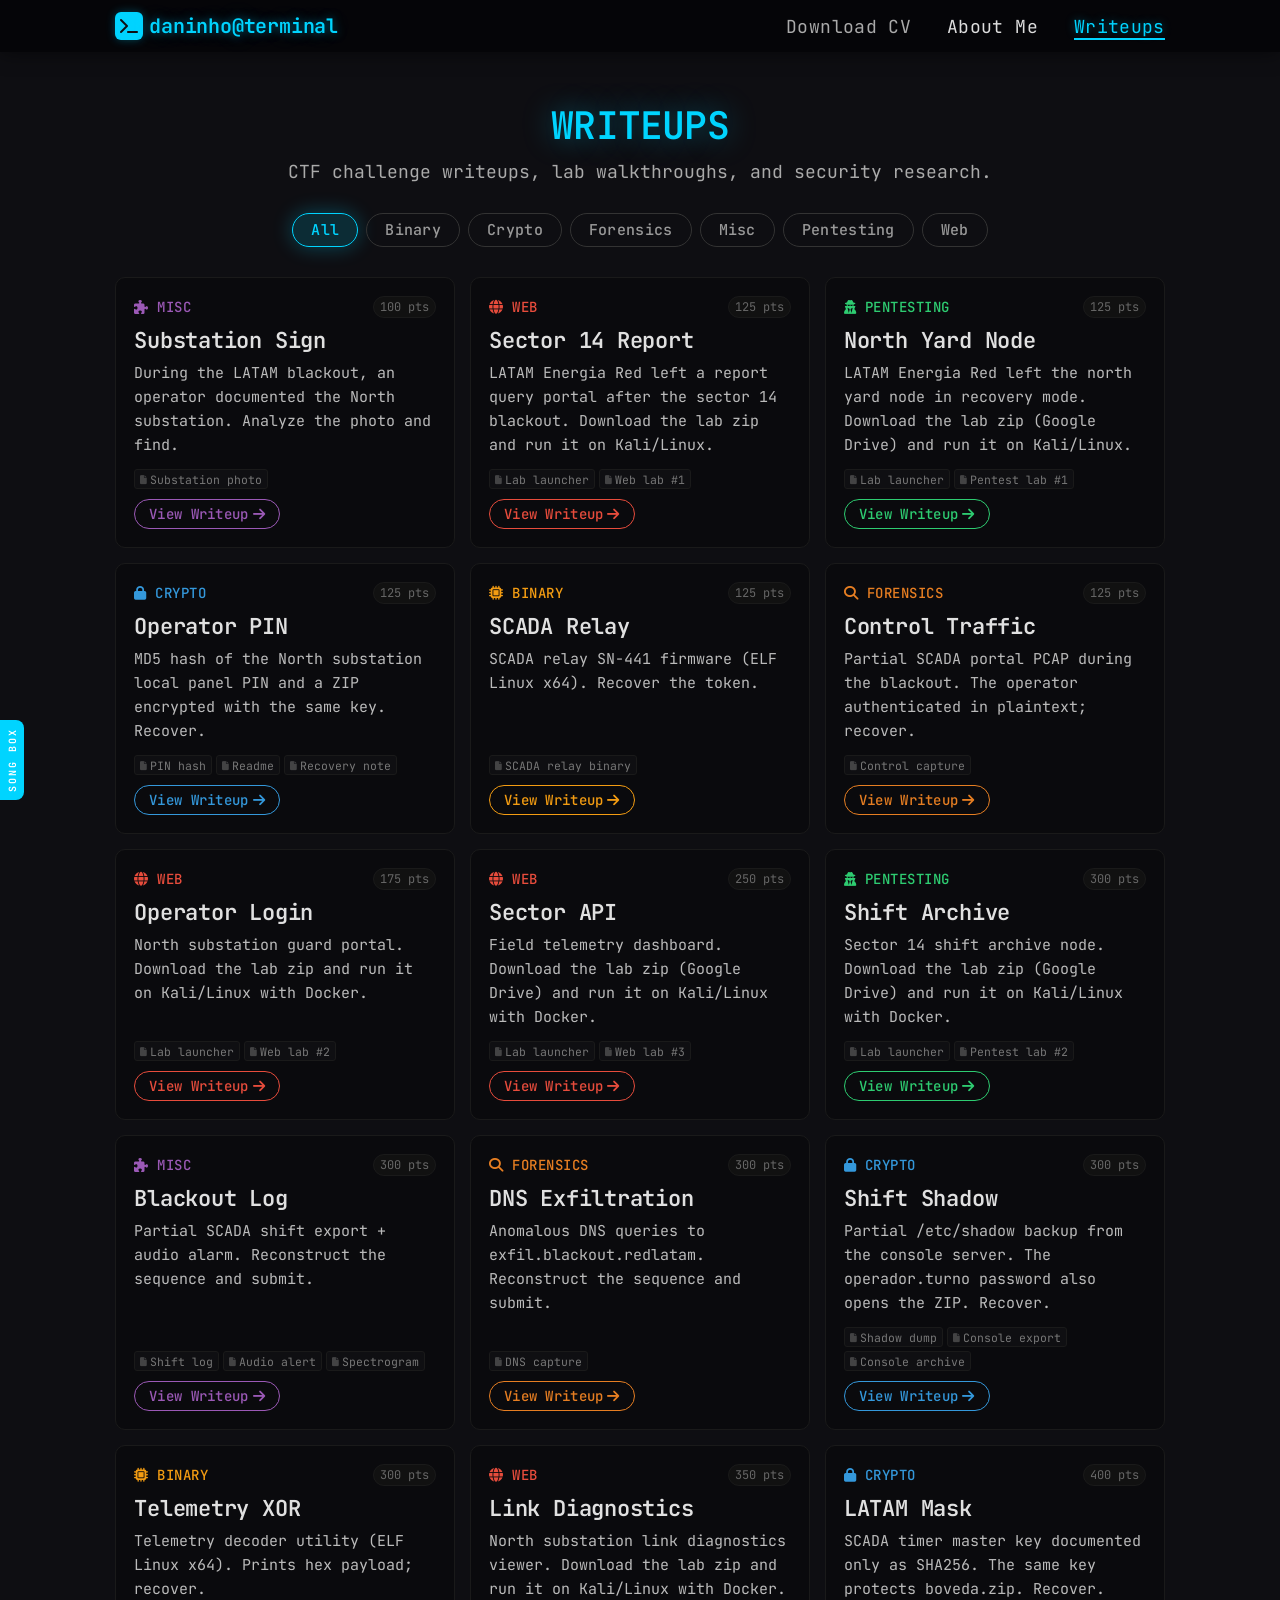
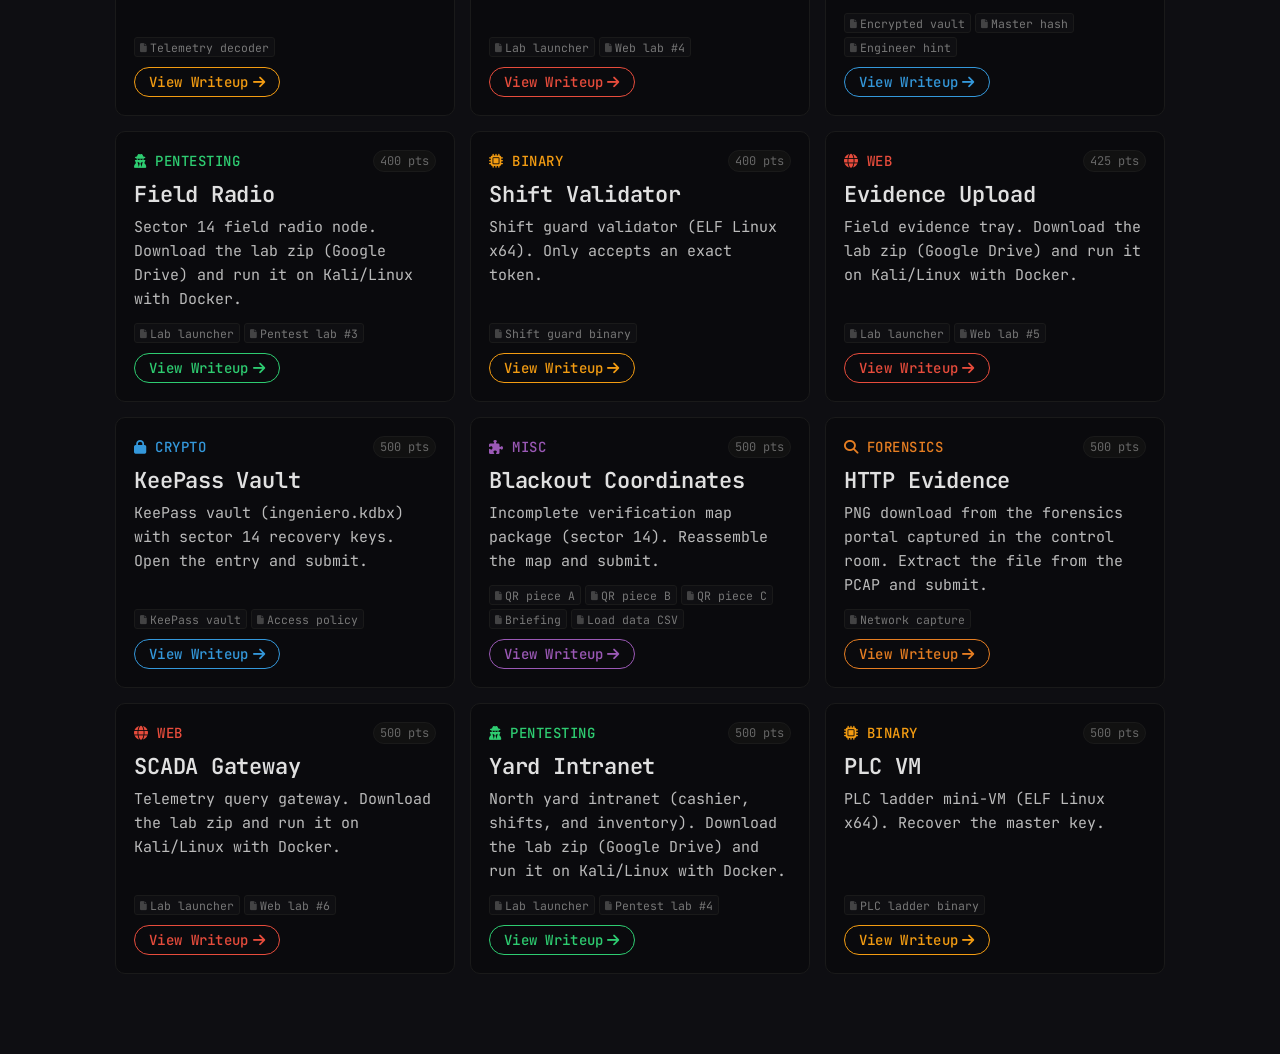
==== writeups/index.html @ e436f448 "feat: clean URLs — move writeups.html to writeups/index.html - writeups.html → writeups/index.html (" ====
<!DOCTYPE html>
<html lang="en">
<head>
    <meta charset="UTF-8">
    <meta name="viewport" content="width=device-width, initial-scale=1.0">
    <link rel="stylesheet" href="https://cdnjs.cloudflare.com/ajax/libs/font-awesome/6.5.2/css/all.min.css">
    <link rel="preconnect" href="https://fonts.googleapis.com">
    <link rel="preconnect" href="https://fonts.gstatic.com" crossorigin>
    <link href="https://fonts.googleapis.com/css2?family=JetBrains+Mono:wght@300;400;500;600;700&display=swap" rel="stylesheet">
    <link rel="stylesheet" href="../style.css">
    <link rel="icon" type="image/png" href="../images/favicon.png">
    <title>Writeups | Daniel Valdés</title>
</head>

<body>
    <header class="scrolled">
        <a href="../index.html" class="logo">
            <span class="logo-terminal"><i class="fa-solid fa-terminal"></i> daninho@terminal</span>
        </a>

        <button class="menu-toggle" aria-label="Menu">
            <span></span>
            <span></span>
            <span></span>
        </button>

        <nav>
            <a href="../documents/Daniel_Valdes_CV.pdf" download="" class="download-cv">Download CV</a>
            <a href="../index.html">About Me</a>
            <a href="." class="active">Writeups</a>
        </nav>
    </header>

    <section class="writeups-page">
        <h1 class="page-title">WRITEUPS</h1>
        <p class="page-sub">
            CTF challenge writeups, lab walkthroughs, and security research.
        </p>

        <div class="filter-bar" id="filterBar">
            <button class="filter-btn active" data-cat="all">All</button>
        </div>

        <div class="writeups-grid" id="writeupsGrid"></div>

        <div class="writeup-view" id="writeupView" style="display:none;">
            <button class="back-btn" id="backBtn">
                <i class="fa-solid fa-arrow-left"></i> Back to Writeups
            </button>
            <div class="writeup-content" id="writeupContent"></div>
        </div>
    </section>

    <script src="../scripts/writeups.js"></script>
    <script>
        const grid = document.getElementById('writeupsGrid');
        const filterBar = document.getElementById('filterBar');
        const writeupView = document.getElementById('writeupView');
        const writeupContent = document.getElementById('writeupContent');
        const backBtn = document.getElementById('backBtn');

        const catIcons = {
            'Web': 'fa-globe', 'Forensics': 'fa-magnifying-glass', 'Misc': 'fa-puzzle-piece',
            'Pentesting': 'fa-user-secret', 'Crypto': 'fa-lock', 'Binary': 'fa-microchip', 'General': 'fa-folder'
        };
        const catColors = {
            'Web': '#e74c3c', 'Forensics': '#e67e22', 'Misc': '#9b59b6',
            'Pentesting': '#2ecc71', 'Crypto': '#3498db', 'Binary': '#f39c12', 'General': '#95a5a6'
        };

        const fileLabels = {
            'startlab.sh': 'Lab launcher', 'blackout-web01.tar': 'Web lab #1',
            'blackout-web02.tar': 'Web lab #2', 'blackout-web03.tar': 'Web lab #3',
            'blackout-web04.tar': 'Web lab #4', 'blackout-web05.tar': 'Web lab #5',
            'blackout-web06.tar': 'Web lab #6', 'blackout-pt01.tar': 'Pentest lab #1',
            'blackout-pt02.tar': 'Pentest lab #2', 'blackout-pt03.tar': 'Pentest lab #3',
            'blackout-pt04.tar': 'Pentest lab #4', 'turno.log': 'Shift log',
            'alerta.wav': 'Audio alert', 'spectrogram.png': 'Spectrogram',
            'ingeniero.kdbx': 'KeePass vault', 'politica_acceso.txt': 'Access policy',
            'subestacion.jpg': 'Substation photo', 'qr_a.png': 'QR piece A',
            'qr_b.png': 'QR piece B', 'qr_c.png': 'QR piece C',
            'comunicado.html': 'Briefing', 'cargas.csv': 'Load data CSV',
            'sala_control.pcap': 'Network capture', 'exfil_dns.pcap': 'DNS capture',
            'boveda.zip': 'Encrypted vault', 'hash_maestra.sha256': 'Master hash',
            'pista_ingeniero.txt': 'Engineer hint', 'pin_operador.hash': 'PIN hash',
            'leeme.txt': 'Readme', 'nota_recuperacion.zip': 'Recovery note',
            'scada_relay': 'SCADA relay binary', 'shadow_turno.txt': 'Shadow dump',
            'export_consola.txt': 'Console export', 'consola.zip': 'Console archive',
            'telemetry_decode': 'Telemetry decoder', 'blackout_control.pcap': 'Control capture',
            'turno_guard': 'Shift guard binary', 'plc_ladder': 'PLC ladder binary',
        };

        const categories = [...new Set(WRITEUPS.map(w => w.category))].sort();
        categories.forEach(cat => {
            const btn = document.createElement('button');
            btn.className = 'filter-btn';
            btn.dataset.cat = cat;
            btn.textContent = cat;
            filterBar.appendChild(btn);
        });

        function renderCards(filter) {
            const list = (filter === 'all' ? [...WRITEUPS] : WRITEUPS.filter(w => w.category === filter))
                .sort((a, b) => a.points - b.points);
            grid.innerHTML = '';
            list.forEach(w => {
                const card = document.createElement('div');
                card.className = 'writeup-card';
                const color = catColors[w.category] || '#95a5a6';
                const icon = catIcons[w.category] || 'fa-folder';
                const filesHtml = w.files.length ? `<div class="card-files">${w.files.map(f => `<span class="file-tag"><i class="fa-solid fa-file"></i> ${fileLabels[f] || f}</span>`).join('')}</div>` : '';

                card.innerHTML = `
                    <div class="card-header">
                        <span class="card-cat" style="color:${color}"><i class="fa-solid ${icon}"></i> ${w.category}</span>
                        <span class="card-pts">${w.points} pts</span>
                    </div>
                    <h3 class="card-title">${w.title}</h3>
                    <p class="card-desc">${w.desc || 'Challenge walkthrough and analysis.'}</p>
                    <div class="card-bottom">
                        ${filesHtml}
                        <button class="card-btn" style="border-color:${color}; color:${color}">
                            View Writeup <i class="fa-solid fa-arrow-right"></i>
                        </button>
                    </div>
                `;
                card.querySelector('.card-btn').addEventListener('click', () => showWriteup(w.id));
                grid.appendChild(card);
            });
        }

        let currentColor = '#00d4ff';

        async function showWriteup(id) {
            const w = WRITEUPS.find(x => x.id === id);
            if (!w) return;
            currentColor = catColors[w.category] || '#00d4ff';

            grid.style.display = 'none';
            filterBar.style.display = 'none';
            writeupView.style.display = 'block';

            const filesHtml = w.files.length ? `
                <div class="wup-files">
                    <h4><i class="fa-solid fa-paperclip"></i> Challenge Files</h4>
                    <div class="wup-files-list">
                        ${w.files.map(f => `<span class="wup-file-tag"><i class="fa-solid fa-file"></i> ${fileLabels[f] || f} <span class="file-original">(${f})</span></span>`).join('')}
                    </div>
                </div>
            ` : '';

            writeupContent.innerHTML = `
                <div class="wup-header" style="border-bottom-color: ${currentColor}">
                    <span class="wup-cat" style="color:${currentColor}">
                        <i class="fa-solid ${catIcons[w.category] || 'fa-folder'}"></i> ${w.category} · ${w.points} pts
                    </span>
                    <h2 class="wup-title">${w.title}</h2>
                    ${filesHtml}
                </div>
                <div class="wup-body" style="text-align:center; color:#555;">Loading writeup...</div>
            `;
            window.scrollTo(0, 0);

            try {
                const resp = await fetch(`${w.slug}.md`);
                if (!resp.ok) throw new Error('Not found');
                const md = await resp.text();
                writeupContent.querySelector('.wup-body').innerHTML = renderMarkdown(md);
                writeupContent.querySelector('.wup-body').style.textAlign = '';
            } catch (e) {
                writeupContent.querySelector('.wup-body').innerHTML = '<p style="color:#888;">Writeup not available.</p>';
            }
        }

        function renderMarkdown(md) {
            let html = md;
            html = html.replace(/\r\n/g, '\n');
            // Protect code blocks and inline code from markdown processing
            const codeBlocks = [];
            html = html.replace(/```(\w*)\n([\s\S]*?)```/g, (_, lang, code) => {
                const i = codeBlocks.length;
                codeBlocks.push(`<div class="terminal-block"><div class="terminal-bar"><span class="terminal-dot" style="background:${currentColor}"></span><span class="terminal-dot" style="background:${currentColor}"></span><span class="terminal-dot" style="background:${currentColor}"></span><span class="terminal-title">${lang || 'terminal'}</span></div><pre><code>${escapeHtml(code.trim())}</code></pre></div>`);
                return `\x00CB${i}\x00`;
            });
            const inlineCodes = [];
            html = html.replace(/`([^`]+)`/g, (_, code) => {
                const i = inlineCodes.length;
                inlineCodes.push(`<code class="inline" style="color:${currentColor}">${code}</code>`);
                return `\x00IC${i}\x00`;
            });
            // Escape underscores so they don't become italic
            html = html.replace(/_/g, '\\_');
            // Now process markdown
            html = html.replace(/^### (.+)$/gm, `<h4 style="color:${currentColor}">$1</h4>`);
            html = html.replace(/^## (.+)$/gm, `<h3 style="color:${currentColor}">$1</h3>`);
            html = html.replace(/\*\*(.+?)\*\*/g, '<strong>$1</strong>');
            html = html.replace(/\[([^\]]+)\]\(([^)]+)\)/g, '<a href="$2" target="_blank" rel="noopener">$1</a>');
            // Merge consecutive blockquote lines into one <blockquote>
            html = html.replace(/((?:^> .+\n?)+)/gm, (block) => {
                const inner = block.replace(/^> ?/gm, '').trim();
                return `<blockquote style="border-left-color:${currentColor}">${inner}</blockquote>`;
            });
            html = html.replace(/^---$/gm, '<hr>');
            html = html.replace(/^\|(.+)\|\n\|[-| ]+\|\n((?:\|.+\|\n?)+)/gm, (_, header, body) => {
                const ths = header.split('|').map(h => `<th style="border-bottom-color:${currentColor}">${h.trim()}</th>`).join('');
                const rows = body.trim().split('\n').map(row => {
                    const tds = row.split('|').filter(c => c.trim()).map(c => `<td>${c.trim()}</td>`).join('');
                    return `<tr>${tds}</tr>`;
                }).join('');
                return `<table><thead><tr>${ths}</tr></thead><tbody>${rows}</tbody></table>`;
            });
            html = html.replace(/^- (.+)$/gm, '<li>$1</li>');
            html = html.replace(/(<li>.*<\/li>\n?)+/g, m => `<ul>${m}</ul>`);
            html = html.replace(/\n\n+/g, '</p><p>');
            html = html.replace(/\n/g, '<br>');
            html = '<p>' + html + '</p>';
            html = html.replace(/<p>\s*<\/p>/g, '');
            html = html.replace(/<p>\s*(<h[34]>)/g, '$1');
            html = html.replace(/(<\/h[34]>)\s*<\/p>/g, '$1');
            html = html.replace(/<p>\s*(<div class="terminal)/g, '$1');
            html = html.replace(/(<\/div>)\s*<\/p>/g, '$1');
            html = html.replace(/<p>\s*(<table>)/g, '$1');
            html = html.replace(/(<\/table>)\s*<\/p>/g, '$1');
            html = html.replace(/<p>\s*(<ul>)/g, '$1');
            html = html.replace(/(<\/ul>)\s*<\/p>/g, '$1');
            html = html.replace(/<p>\s*(<blockquote>)/g, '$1');
            html = html.replace(/(<\/blockquote>)\s*<\/p>/g, '$1');
            html = html.replace(/<p>\s*<hr>/g, '<hr>');
            html = html.replace(/<hr>\s*<\/p>/g, '<hr>');
            html = html.replace(/<br>\s*(<h[34]>)/g, '$1');
            html = html.replace(/<br>\s*(<div class="terminal)/g, '$1');
            html = html.replace(/<br>\s*(<table>)/g, '$1');
            html = html.replace(/<br>\s*(<ul>)/g, '$1');
            html = html.replace(/<br>\s*(<blockquote>)/g, '$1');
            html = html.replace(/(<\/blockquote>)\s*<br>/g, '$1');
            html = html.replace(/<br>\s*<hr>/g, '<hr>');
            // Restore code blocks and inline code
            html = html.replace(/\x00CB(\d+)\x00/g, (_, i) => codeBlocks[i]);
            html = html.replace(/\x00IC(\d+)\x00/g, (_, i) => inlineCodes[i]);
            return html;
        }

        function escapeHtml(s) {
            return s.replace(/&/g,'&amp;').replace(/</g,'&lt;').replace(/>/g,'&gt;');
        }

        backBtn.addEventListener('click', () => {
            writeupView.style.display = 'none';
            grid.style.display = '';
            filterBar.style.display = '';
            window.scrollTo(0, 0);
        });

        filterBar.addEventListener('click', e => {
            if (!e.target.classList.contains('filter-btn')) return;
            filterBar.querySelectorAll('.filter-btn').forEach(b => b.classList.remove('active'));
            e.target.classList.add('active');
            renderCards(e.target.dataset.cat);
        });

        function handleHash() {
            const hash = window.location.hash.replace('#', '');
            if (hash) { showWriteup(hash); }
            else { writeupView.style.display = 'none'; grid.style.display = ''; filterBar.style.display = ''; }
        }
        window.addEventListener('hashchange', handleHash);

        renderCards('all');
        handleHash();

        window.addEventListener('scroll', function () {
            document.querySelector('header').classList.toggle('scrolled', window.scrollY > 50);
        });

        document.addEventListener('DOMContentLoaded', function () {
            const menuToggle = document.querySelector('.menu-toggle');
            const nav = document.querySelector('nav');
            menuToggle.addEventListener('click', () => {
                const isActive = nav.classList.contains('active');
                if (isActive) { nav.classList.remove('active'); menuToggle.classList.remove('active'); document.body.style.overflow = ''; }
                else { nav.classList.add('active'); menuToggle.classList.add('active'); document.body.style.overflow = 'hidden'; }
            });
            document.querySelectorAll('nav a').forEach(link => {
                link.addEventListener('click', () => { nav.classList.remove('active'); menuToggle.classList.remove('active'); document.body.style.overflow = ''; });
            });
        });
    </script>
    <script src="../scripts/songs.js"></script>
</body>
</html>
---- style.css ----
:root {
    --nav-color: #00d4ff;
    --nav-color-rgb: 0, 212, 255;
    --mobile-padding: 2rem;
    --neon-glow: 0 0 10px rgba(var(--nav-color-rgb), 0.6), 0 0 40px rgba(var(--nav-color-rgb), 0.3), 0 0 80px rgba(var(--nav-color-rgb), 0.15);
    --neon-glow-strong: 0 0 10px rgba(var(--nav-color-rgb), 0.9), 0 0 40px rgba(var(--nav-color-rgb), 0.5), 0 0 80px rgba(var(--nav-color-rgb), 0.25), 0 0 120px rgba(var(--nav-color-rgb), 0.1);
    --border-glow: 0 0 8px rgba(var(--nav-color-rgb), 0.6), inset 0 0 8px rgba(var(--nav-color-rgb), 0.15);
}

@media (max-width: 768px) {
    html {
        font-size: 55%;
    }
    section {
        padding: 8rem var(--mobile-padding) 5rem;
    }
    header {
        padding: 1.2rem var(--mobile-padding);
    }
    header.scrolled {
        padding: 1rem var(--mobile-padding);
    }
}

* {
    margin: 0;
    padding: 0;
    box-sizing: border-box;
    text-decoration: none;
    border: none;
    outline: none;
    font-family: 'JetBrains Mono', monospace;
}

html {
    font-size: 62.5%;
}

body {
    width: 100%;
    height: 100vh;
    overflow-x: hidden;
    background-color: #0e0e12;
    color: #e0e0e0;
}

body.home-page {
    overflow-y: hidden;
}

/* Scrollbar */
::-webkit-scrollbar {
    width: 6px;
}
::-webkit-scrollbar-track {
    background: #0a0a0d;
}
::-webkit-scrollbar-thumb {
    background: rgba(var(--nav-color-rgb), 0.3);
    border-radius: 3px;
}
::-webkit-scrollbar-thumb:hover {
    background: rgba(var(--nav-color-rgb), 0.5);
}

/* Header */
header {
    position: fixed;
    top: 0;
    left: 0;
    width: 100%;
    padding: 1.2rem 9%;
    background-color: rgba(5, 5, 8, 0.92);
    display: flex;
    justify-content: space-between;
    align-items: center;
    z-index: 1000;
    transition: all 0.3s ease;
    backdrop-filter: blur(20px);
    box-shadow: 0 1px 20px rgba(0, 0, 0, 0.5);
}

header.scrolled {
    padding: 1rem 9%;
}

.logo {
    display: flex;
    align-items: center;
    transition: all 0.3s ease;
    margin-right: auto;
    gap: 0.8rem;
}

.logo-terminal {
    font-size: 2rem;
    font-weight: 600;
    color: var(--nav-color);
    letter-spacing: -0.01em;
    text-shadow: 0 0 10px rgba(var(--nav-color-rgb), 0.5), 0 0 30px rgba(var(--nav-color-rgb), 0.2);
    display: flex;
    align-items: center;
    gap: 0.6rem;
    transition: all 0.3s ease;
}

.logo:hover .logo-terminal {
    text-shadow: 0 0 10px rgba(var(--nav-color-rgb), 0.8), 0 0 40px rgba(var(--nav-color-rgb), 0.4), 0 0 80px rgba(var(--nav-color-rgb), 0.2);
}

.logo-terminal i {
    font-size: 1.6rem;
    background: var(--nav-color);
    color: #0e0e12;
    width: 2.8rem;
    height: 2.8rem;
    display: flex;
    align-items: center;
    justify-content: center;
    border-radius: 6px;
    box-shadow: 0 0 10px rgba(var(--nav-color-rgb), 0.3);
}

.logo-img {
    width: 42px;
    height: 42px;
    border-radius: 50%;
    object-fit: cover;
    border: 2px solid var(--nav-color);
    transition: all 0.3s ease;
    box-shadow: 0 0 8px rgba(var(--nav-color-rgb), 0.3);
}

.logo:hover .logo-img {
    transform: scale(1.1);
    box-shadow: var(--neon-glow);
}

section {
    padding-top: 10rem;
    min-height: 100vh;
    padding: 10rem 9% 4rem;
    box-sizing: border-box;
}

nav a {
    font-size: 1.8rem;
    font-weight: 400;
    color: #ddd;
    margin-left: 3rem;
    transition: 0.3s ease;
    border-bottom: 2px solid transparent;
    letter-spacing: 0.02em;
}

nav a.download-cv {
    color: #aaa;
}

nav a.download-cv:hover {
    color: var(--nav-color);
    border-bottom: 2px solid var(--nav-color);
}

nav a:hover,
nav a.active {
    color: var(--nav-color);
    border-bottom: 2px solid var(--nav-color);
    text-shadow: 0 0 10px rgba(var(--nav-color-rgb), 0.4);
}

/* Home */
.home {
    display: flex;
    justify-content: center;
    align-items: center;
    gap: 8rem;
    background-color: #0e0e12;
    margin-top: 0;
    padding-top: 3rem;
}

.home .home-content h1 {
    font-size: 4.2rem;
    font-weight: 600;
    line-height: 1.3;
    letter-spacing: -0.02em;
}

span {
    color: var(--nav-color);
}

.home-content h3 {
    font-size: 2.6rem;
    margin-bottom: 1rem;
    font-weight: 400;
}

.home-content p {
    font-size: 1.7rem;
    line-height: 1.9;
    color: #ccc;
}

.home-content p a {
    color: var(--nav-color);
    transition: color 0.3s ease;
}

.home-img {
    border-radius: 50%;
}

.home-img img {
    position: relative;
    width: 24vw;
    max-width: 340px;
    border-radius: 50%;
    box-shadow: 0 0 20px rgba(var(--nav-color-rgb), 0.3), 0 0 60px rgba(var(--nav-color-rgb), 0.1);
    cursor: pointer;
    transition: 0.3s ease;
    border: 2px solid rgba(var(--nav-color-rgb), 0.4);
}

.home-img img:hover {
    box-shadow: var(--neon-glow-strong);
    transform: scale(1.02);
}

.social-icons a {
    display: inline-flex;
    justify-content: center;
    align-items: center;
    width: 5rem;
    height: 5rem;
    background-color: transparent;
    border: 1.5px solid rgba(var(--nav-color-rgb), 0.5);
    font-size: 2.2rem;
    border-radius: 50%;
    margin: 3rem 1.2rem 3rem 0;
    transition: 0.3s ease;
    color: var(--nav-color);
}

.social-icons a:hover {
    color: #0e0e12;
    transform: scale(1.3) translateY(-3px);
    background-color: var(--nav-color);
    box-shadow: var(--neon-glow-strong);
    border-color: var(--nav-color);
}

.btn {
    display: inline-block;
    padding: 1.2rem 3.5rem;
    background-color: transparent;
    border-radius: 4rem;
    font-size: 1.7rem;
    font-weight: 500;
    color: var(--nav-color);
    letter-spacing: 0.05rem;
    border: 1.5px solid var(--nav-color);
    transition: 0.3s ease;
    cursor: pointer;
}

.btn:hover {
    transform: scale(1.05);
    background-color: var(--nav-color);
    color: #0e0e12;
    box-shadow: var(--neon-glow-strong);
}

.typing-text {
    font-size: 2.6rem;
    font-weight: 400;
    min-width: 280px;
}

.typing-text span::after {
    content: "▋";
    display: inline-block;
    animation: blink 1s infinite;
    color: var(--nav-color);
    margin-left: 2px;
}

@keyframes blink {
    0%, 100% { opacity: 1; }
    50% { opacity: 0; }
}

/* ============================================
   WRITEUPS PAGE
   ============================================ */

.writeups-page {
    display: flex;
    flex-direction: column;
    align-items: center;
    background-color: #0e0e12;
    text-align: center;
}

.page-title {
    font-size: 3.8rem;
    font-weight: 600;
    color: var(--nav-color);
    margin-bottom: 1rem;
    letter-spacing: -0.02em;
    text-shadow: 0 0 30px rgba(var(--nav-color-rgb), 0.4);
}

.page-sub {
    font-size: 1.8rem;
    color: #aaa;
    margin-bottom: 3rem;
}

/* Filter bar */
.filter-bar {
    display: flex;
    flex-wrap: wrap;
    gap: 0.8rem;
    justify-content: center;
    margin-bottom: 3rem;
}

.filter-btn {
    font-family: 'JetBrains Mono', monospace;
    font-size: 1.5rem;
    font-weight: 500;
    padding: 0.6rem 1.8rem;
    background: transparent;
    border: 1px solid #333;
    border-radius: 4rem;
    color: #999;
    cursor: pointer;
    transition: all 0.3s ease;
    letter-spacing: 0.02em;
}

.filter-btn:hover {
    border-color: var(--nav-color);
    color: var(--nav-color);
    box-shadow: 0 0 15px rgba(var(--nav-color-rgb), 0.2);
}

.filter-btn.active {
    background: rgba(var(--nav-color-rgb), 0.15);
    border-color: var(--nav-color);
    color: var(--nav-color);
    box-shadow: 0 0 20px rgba(var(--nav-color-rgb), 0.3);
}

/* Writeup cards grid */
.writeups-grid {
    display: grid;
    grid-template-columns: repeat(auto-fill, minmax(320px, 1fr));
    gap: 1.5rem;
    width: 100%;
    max-width: 1200px;
    margin-bottom: 4rem;
}

.writeup-card {
    background: #0a0a0d;
    border: 1px solid #1a1a1a;
    border-radius: 10px;
    padding: 1.8rem;
    text-align: left;
    transition: all 0.3s ease;
    cursor: default;
    display: flex;
    flex-direction: column;
    min-height: 260px;
}

.writeup-card:hover {
    border-color: rgba(var(--nav-color-rgb), 0.4);
    transform: translateY(-3px);
    box-shadow: 0 0 20px rgba(var(--nav-color-rgb), 0.1);
}

.card-header {
    display: flex;
    justify-content: space-between;
    align-items: center;
    margin-bottom: 0.8rem;
}

.card-cat {
    font-size: 1.4rem;
    font-weight: 500;
    letter-spacing: 0.05rem;
    text-transform: uppercase;
}

.card-pts {
    font-size: 1.2rem;
    color: #666;
    background: #111;
    padding: 0.2rem 0.6rem;
    border-radius: 4rem;
    border: 1px solid #1a1a1a;
}

.card-title {
    font-size: 2.2rem;
    color: #e0e0e0;
    margin-bottom: 0.6rem;
    font-weight: 600;
    letter-spacing: -0.01em;
}

.card-desc {
    font-size: 1.5rem;
    color: #bbb;
    line-height: 1.6;
    margin-bottom: 1.2rem;
    min-height: 3.5rem;
    flex: 1;
}

.card-bottom {
    margin-top: auto;
}

.card-files {
    display: flex;
    flex-wrap: wrap;
    gap: 0.4rem;
    margin-bottom: 1rem;
}

.file-tag {
    font-family: 'JetBrains Mono', monospace;
    font-size: 1.15rem;
    color: #777;
    background: #0f0f12;
    padding: 0.15rem 0.5rem;
    border-radius: 3px;
    display: inline-flex;
    align-items: center;
    gap: 0.3rem;
    border: 1px solid #1a1a1a;
}

.file-tag i {
    font-size: 0.9rem;
    opacity: 0.5;
}

.card-btn {
    font-family: 'JetBrains Mono', monospace;
    font-size: 1.4rem;
    font-weight: 500;
    background: transparent;
    border: 1px solid;
    border-radius: 4rem;
    padding: 0.5rem 1.4rem;
    cursor: pointer;
    transition: all 0.3s ease;
    display: inline-flex;
    align-items: center;
    gap: 0.4rem;
    letter-spacing: 0.02em;
}

.card-btn:hover {
    background: var(--nav-color);
    border-color: var(--nav-color) !important;
    color: #0e0e12 !important;
    box-shadow: var(--neon-glow);
}

/* ============================================
   INDIVIDUAL WRITEUP VIEW
   ============================================ */

.writeup-view {
    width: 100%;
    max-width: 900px;
    text-align: left;
}

.back-btn {
    font-family: 'JetBrains Mono', monospace;
    font-size: 1.6rem;
    font-weight: 500;
    background: transparent;
    border: 1px solid #333;
    border-radius: 4rem;
    color: #999;
    padding: 0.6rem 1.8rem;
    cursor: pointer;
    transition: all 0.3s ease;
    margin-bottom: 2rem;
    display: inline-flex;
    align-items: center;
    gap: 0.6rem;
}

.back-btn:hover {
    border-color: var(--nav-color);
    color: var(--nav-color);
    box-shadow: 0 0 15px rgba(var(--nav-color-rgb), 0.2);
}

.wup-header {
    margin-bottom: 2.5rem;
    padding-bottom: 1.5rem;
    border-bottom: 1px solid #1a1a1a;
}

.wup-cat {
    font-size: 1.4rem;
    font-weight: 500;
    display: block;
    margin-bottom: 0.5rem;
    text-transform: uppercase;
    letter-spacing: 0.05rem;
}

.wup-title {
    font-size: 3.2rem;
    color: #e0e0e0;
    font-weight: 600;
    letter-spacing: -0.02em;
}

/* Files section */
.wup-files {
    margin-top: 1rem;
    padding: 1rem 1.2rem;
    background: #0a0a0d;
    border: 1px solid #1a1a1a;
    border-radius: 8px;
}

.wup-files h4 {
    font-family: 'JetBrains Mono', monospace;
    font-size: 1.5rem;
    font-weight: 500;
    color: #888;
    margin: 0 0 0.5rem;
    display: flex;
    align-items: center;
    gap: 0.4rem;
}

.wup-files-list {
    display: flex;
    flex-wrap: wrap;
    gap: 0.4rem;
}

.wup-file-tag {
    font-family: 'JetBrains Mono', monospace;
    font-size: 1.25rem;
    color: #aaa;
    background: #0f0f12;
    border: 1px solid #1a1a1a;
    padding: 0.3rem 0.7rem;
    border-radius: 4px;
    display: inline-flex;
    align-items: center;
    gap: 0.3rem;
    transition: all 0.2s ease;
}

.wup-file-tag:hover {
    border-color: #333;
    color: #ddd;
}

.wup-file-tag i {
    font-size: 1rem;
    opacity: 0.4;
}

.file-original {
    font-size: 1rem;
    color: #777;
    opacity: 0.6;
}

/* Writeup body */
.wup-body {
    font-family: 'JetBrains Mono', monospace;
    font-size: 1.6rem;
    color: #ccc !important;
    line-height: 1.9;
}

.wup-body p {
    color: #ccc !important;
}

.wup-body h3 {
    font-size: 2.4rem;
    font-weight: 600;
    margin: 3rem 0 1rem;
    letter-spacing: -0.01em;
    padding-top: 1rem;
    padding-bottom: 0.6rem;
    border-top: 1px solid #1a1a1a;
    border-bottom: 2px solid currentColor;
}

.wup-body h4 {
    font-size: 1.9rem;
    font-weight: 500;
    color: #ddd;
    margin: 2rem 0 0.8rem;
    padding-bottom: 0.4rem;
    border-bottom: 2px solid currentColor;
}

/* Terminal blocks */
.terminal-block {
    background: #0a0a0d;
    border: 1px solid #1a1a1a;
    border-radius: 8px;
    margin: 1.2rem 0;
    overflow: hidden;
}

.terminal-bar {
    display: flex;
    align-items: center;
    gap: 0.4rem;
    padding: 0.5rem 0.8rem;
    background: #0f0f12;
    border-bottom: 1px solid #1a1a1a;
}

.terminal-dot {
    width: 8px;
    height: 8px;
    border-radius: 50%;
    opacity: 0.7;
}

.terminal-title {
    font-family: 'JetBrains Mono', monospace;
    font-size: 1.5rem;
    color: #666;
    margin-left: 0.4rem;
}

.terminal-block pre {
    background: transparent;
    border: none;
    border-radius: 0;
    padding: 1.2rem 1.5rem;
    overflow-x: auto;
    margin: 0;
    font-size: 1.5rem;
    line-height: 1.7;
    color: #ccc;
}

.wup-body code {
    font-family: 'JetBrains Mono', monospace;
}

.wup-body code.inline {
    background: #0f0f12;
    padding: 0.2rem 0.6rem;
    border-radius: 3px;
    font-size: 1.5rem;
    border: 1px solid #1a1a1a;
}

.wup-body blockquote {
    border-left: 2px solid;
    padding: 1rem 1.4rem;
    margin: 1.2rem 0;
    background: rgba(255,255,255,0.03);
    border-radius: 0 6px 6px 0;
    color: #bbb;
    font-style: italic;
    font-size: 1.5rem;
}

.wup-body strong {
    color: #ddd;
    font-weight: 600;
}

.wup-body table {
    width: 100%;
    border-collapse: collapse;
    margin: 1.2rem 0;
    font-size: 1.45rem;
}

.wup-body th {
    background: #0f0f12;
    padding: 0.7rem 1.2rem;
    text-align: left;
    font-weight: 600;
    border-bottom: 2px solid;
}

.wup-body td {
    padding: 0.5rem 1.2rem;
    border-bottom: 1px solid #1a1a1a;
    color: #ccc;
}

.wup-body tr:hover td {
    background: rgba(255,255,255,0.02);
}

.wup-body ul {
    padding-left: 2rem;
    margin: 0.8rem 0;
}

.wup-body li {
    margin-bottom: 0.5rem;
    font-size: 1.55rem;
    color: #ccc;
}

.wup-body hr {
    border: none;
    border-top: 1px solid #1a1a1a;
    margin: 2rem 0;
}

/* ============================================
   RESPONSIVE
   ============================================ */

@media (max-width: 995px) {
    .home {
        flex-direction: column;
        margin: 5rem 4rem;
    }
    .home .home-content h3 {
        font-size: 2.2rem;
    }
    .home-content h1 {
        font-size: 3rem;
    }
    .home-img img {
        width: 55vw;
        max-width: 300px;
        margin-top: 4rem;
    }
}

/* Mobile navigation */
@media (max-width: 995px) {
    .menu-toggle {
        display: flex;
        position: fixed;
        top: 2rem;
        right: 2rem;
        width: 4rem;
        height: 4rem;
        background: rgba(var(--nav-color-rgb), 0.15);
        border-radius: 50%;
        z-index: 1001;
        cursor: pointer;
        flex-direction: column;
        justify-content: center;
        align-items: center;
        transition: all 0.3s ease;
        border: 1px solid rgba(var(--nav-color-rgb), 0.4);
        box-shadow: 0 0 10px rgba(var(--nav-color-rgb), 0.1);
    }

    .menu-toggle span {
        display: block;
        width: 20px;
        height: 2px;
        background: var(--nav-color);
        margin: 3px 0;
        transition: all 0.3s ease;
        border-radius: 2px;
    }

    .menu-toggle.active {
        background: rgba(5, 5, 8, 0.9);
        border-color: var(--nav-color);
    }

    .menu-toggle.active span {
        background: var(--nav-color);
    }

    .menu-toggle.active span:nth-child(1) {
        transform: translateY(5px) rotate(45deg);
    }

    .menu-toggle.active span:nth-child(2) {
        opacity: 0;
    }

    .menu-toggle.active span:nth-child(3) {
        transform: translateY(-5px) rotate(-45deg);
    }

    nav {
        position: fixed;
        top: 0;
        right: -100%;
        width: 80%;
        max-width: 300px;
        height: 100vh;
        background-color: rgba(5, 5, 8, 0.98);
        backdrop-filter: blur(20px);
        z-index: 1000;
        transition: all 0.5s cubic-bezier(0.77, 0.2, 0.05, 1);
        padding: 8rem 2rem 2rem;
        box-shadow: -5px 0 30px rgba(0, 0, 0, 0.5);
        display: flex;
        flex-direction: column;
        border-left: 1px solid rgba(var(--nav-color-rgb), 0.3);
    }

    nav.active {
        right: 0;
    }

    nav a {
        display: block;
        font-size: 1.7rem;
        color: #bbb;
        padding: 1.2rem;
        margin: 0.3rem 0;
        border-radius: 0.5rem;
        transition: all 0.3s ease;
        position: relative;
        overflow: hidden;
    }

    nav a:hover,
    nav a.active {
        color: var(--nav-color);
        background: rgba(var(--nav-color-rgb), 0.08);
        transform: translateX(3px);
        text-shadow: 0 0 10px rgba(var(--nav-color-rgb), 0.3);
    }
}

@media (max-width: 768px) {
    .writeups-page {
        padding: 10rem var(--mobile-padding) 5rem;
    }
    .page-title {
        font-size: 2.8rem;
    }
    .writeups-grid {
        grid-template-columns: 1fr;
        gap: 1.2rem;
    }
    .filter-bar {
        gap: 0.5rem;
    }
    .filter-btn {
        font-size: 1.3rem;
        padding: 0.4rem 1.2rem;
    }
    .wup-title {
        font-size: 2.4rem;
    }
    .wup-body {
        font-size: 1.4rem;
    }
    .terminal-block pre {
        font-size: 1.25rem;
    }
}
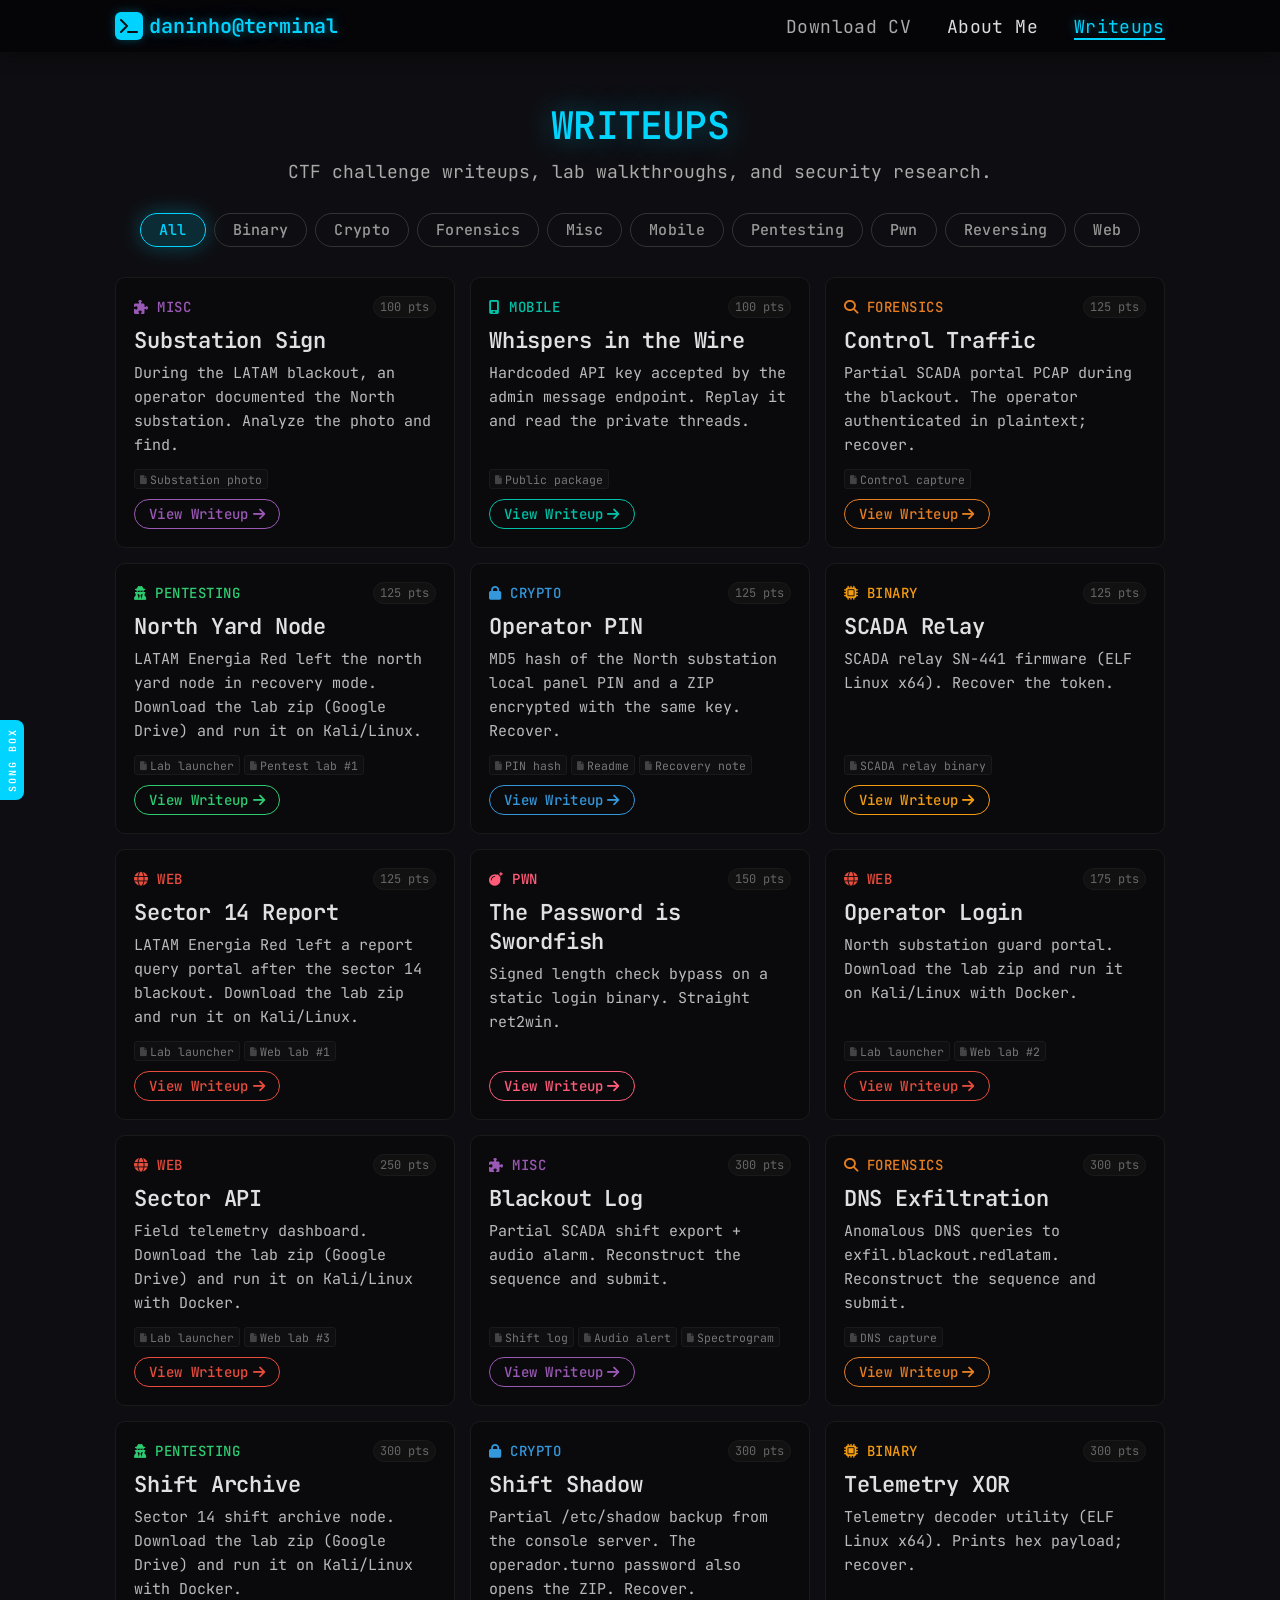
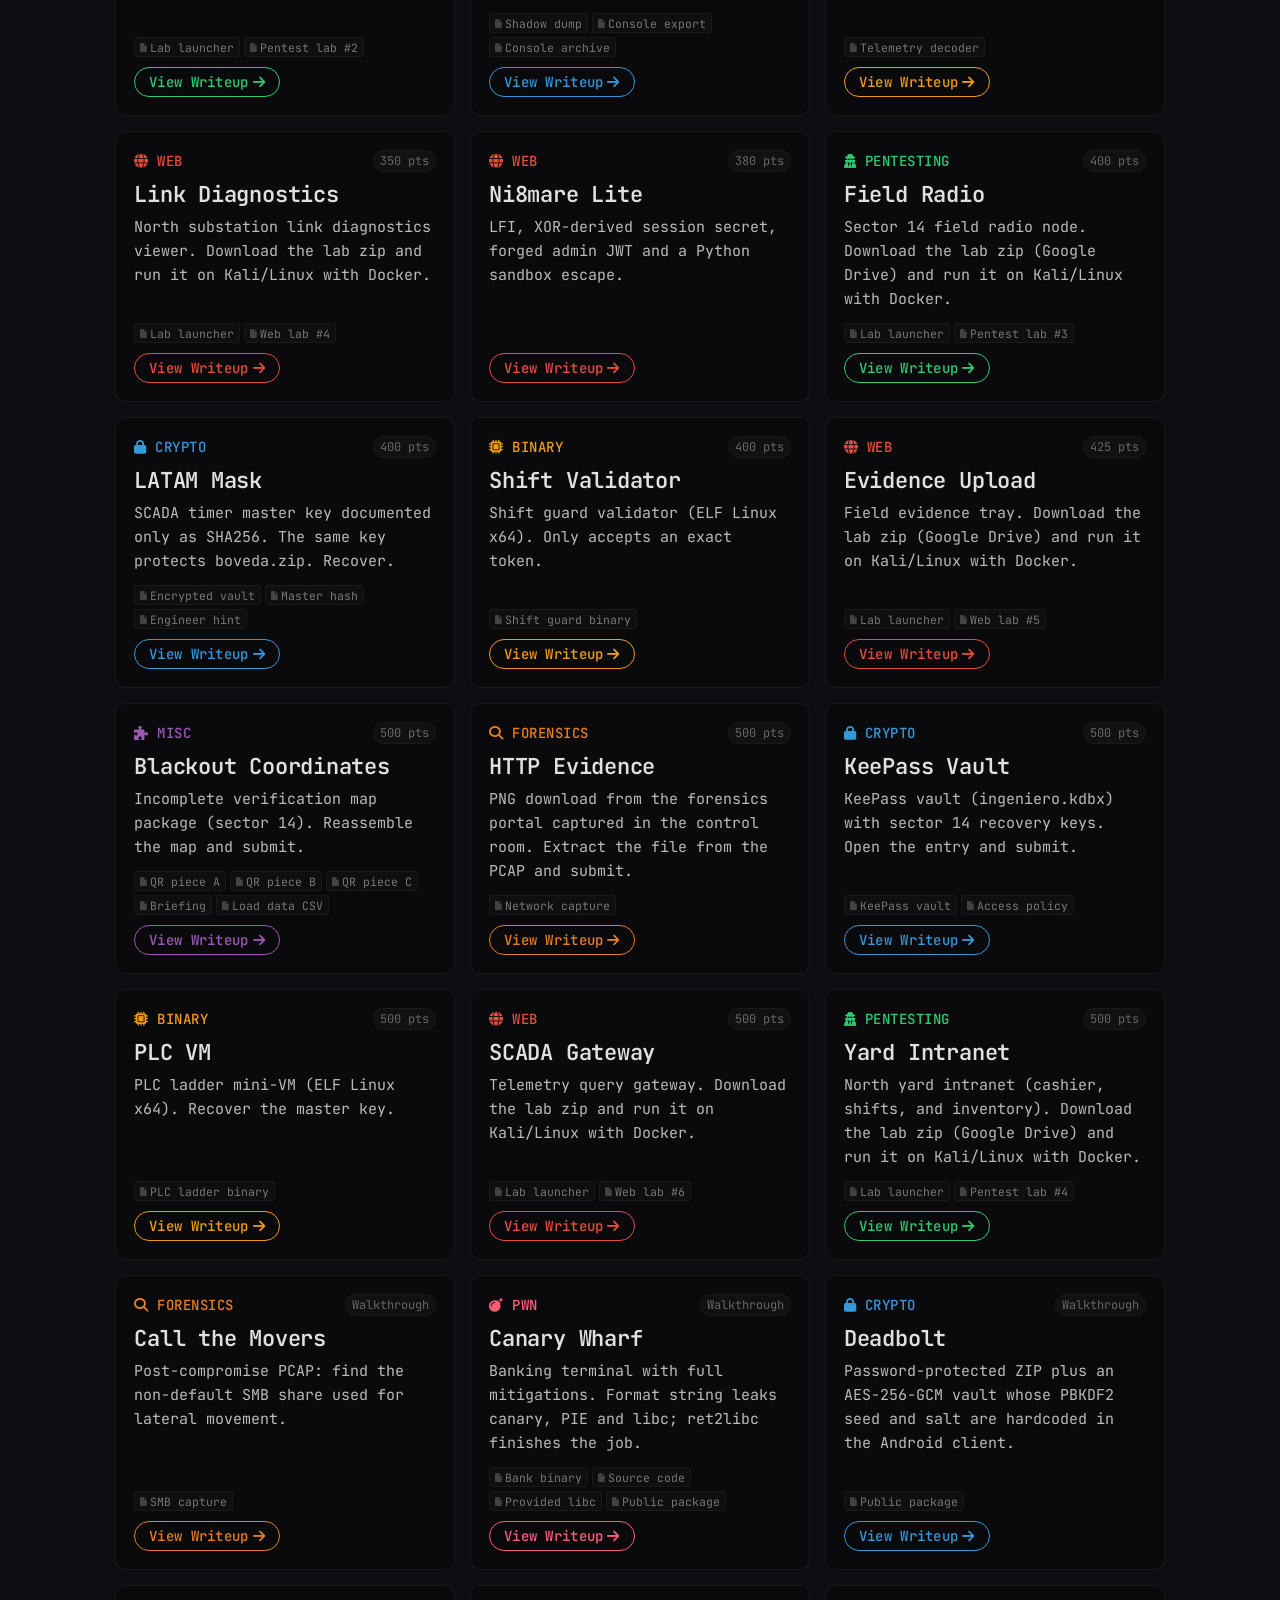
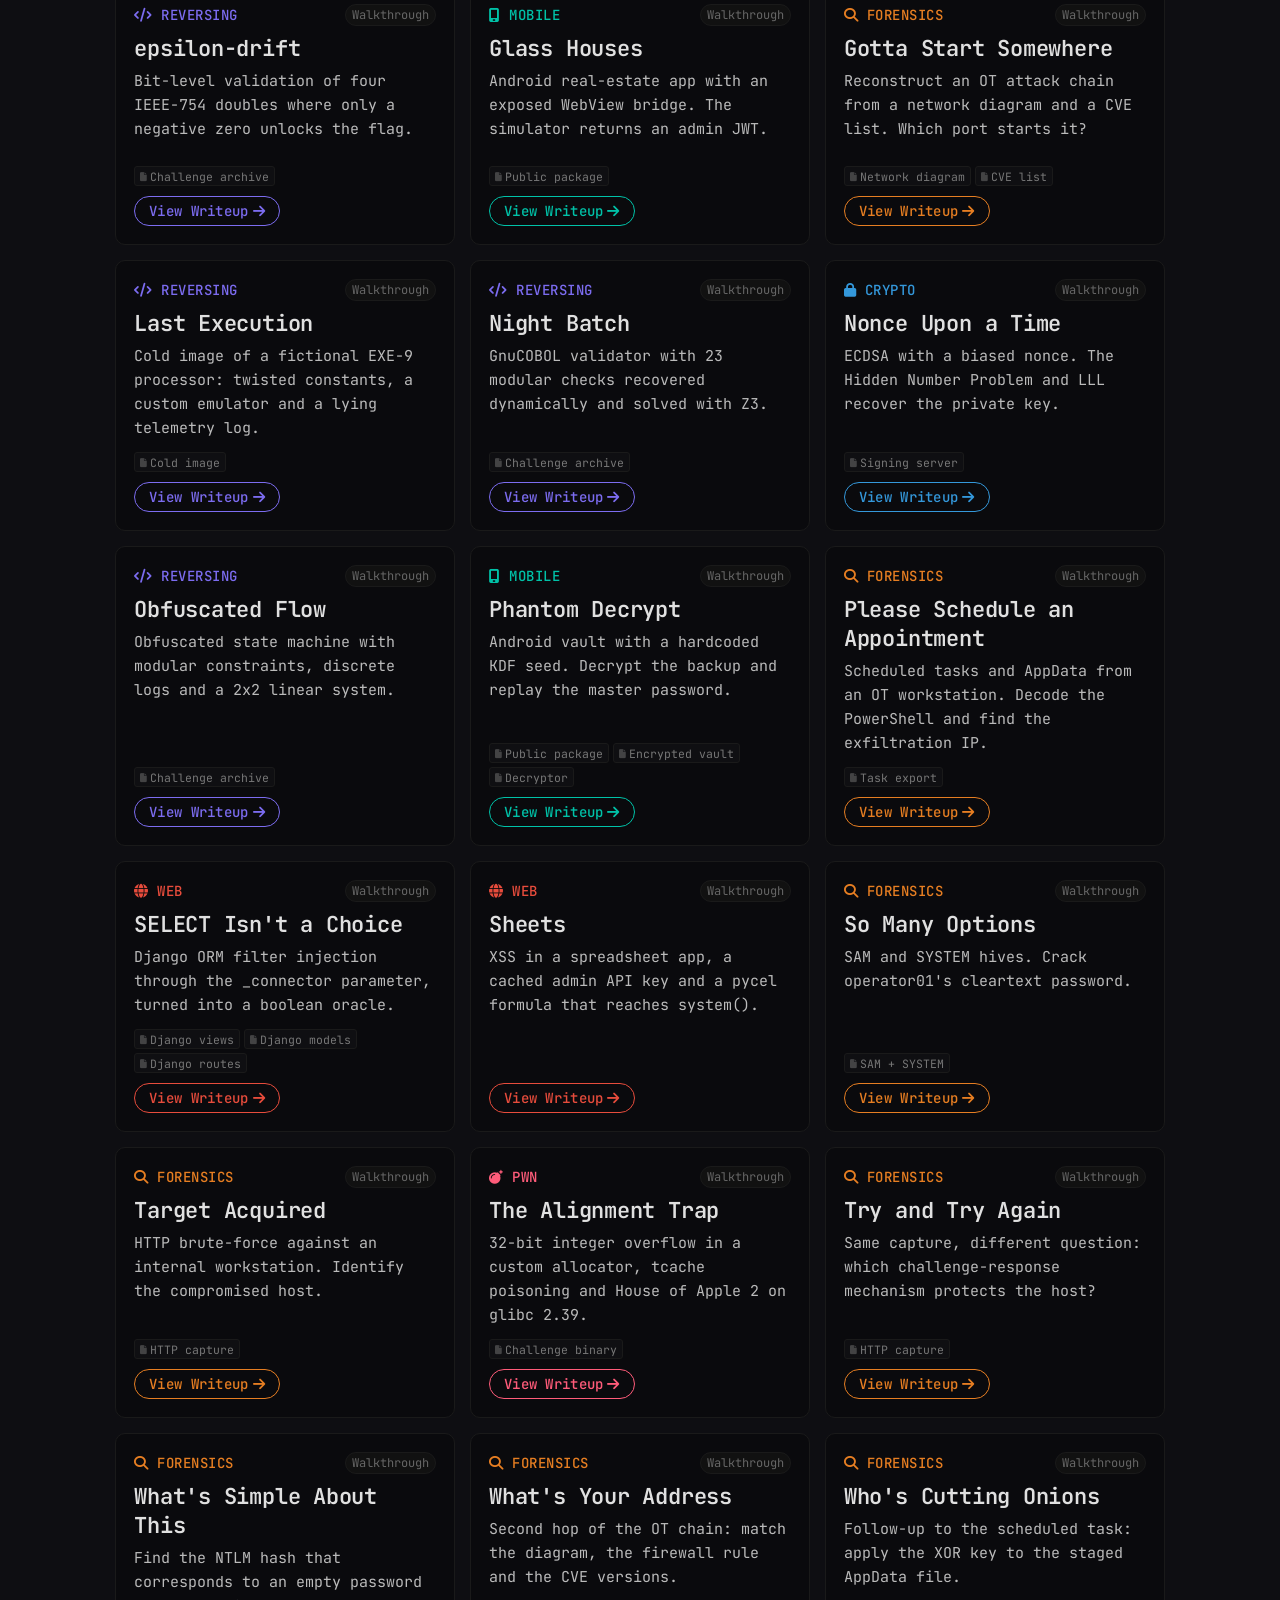
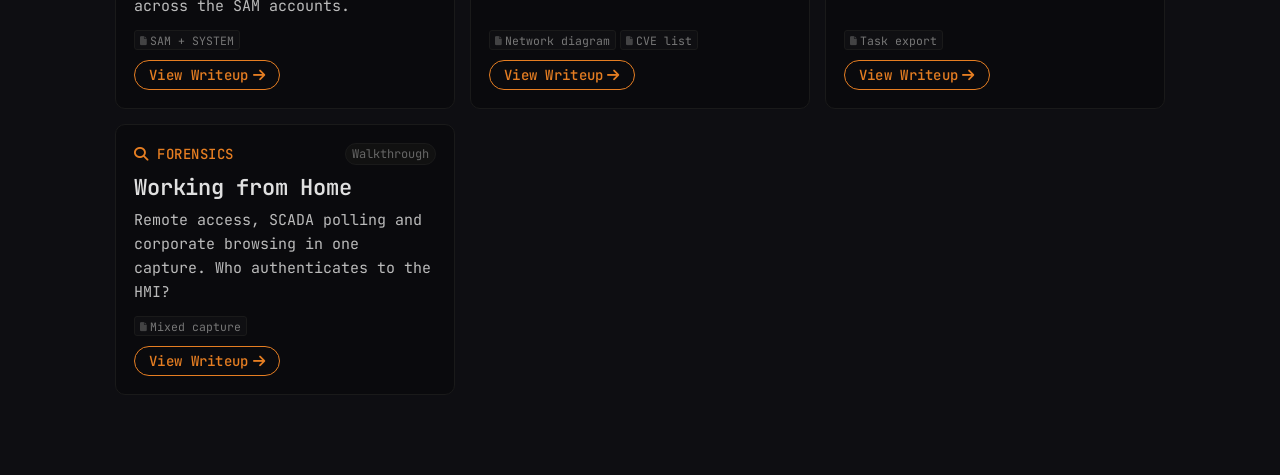
==== commit 6e86f2f5: "feat: add 25 writeups (FLUIDATTACKS, hiCTF, OT forensics) in English - 11 FLUIDATTACKS CTF writeups " ====
--- a/writeups/index.html
+++ b/writeups/index.html
@@ -14,7 +14,7 @@
 
 <body>
     <header class="scrolled">
-        <a href="../index.html" class="logo">
+        <a href="../" class="logo">
             <span class="logo-terminal"><i class="fa-solid fa-terminal"></i> daninho@terminal</span>
         </a>
 
@@ -25,8 +25,8 @@
         </button>
 
         <nav>
-            <a href="../documents/Daniel_Valdes_CV.pdf" download="" class="download-cv">Download CV</a>
-            <a href="../index.html">About Me</a>
+            <a href="../documents/DV_CV.txt" download="DV_CV.txt" class="download-cv">Download CV</a>
+            <a href="../">About Me</a>
             <a href="." class="active">Writeups</a>
         </nav>
     </header>
@@ -61,11 +61,13 @@
 
         const catIcons = {
             'Web': 'fa-globe', 'Forensics': 'fa-magnifying-glass', 'Misc': 'fa-puzzle-piece',
-            'Pentesting': 'fa-user-secret', 'Crypto': 'fa-lock', 'Binary': 'fa-microchip', 'General': 'fa-folder'
+            'Pentesting': 'fa-user-secret', 'Crypto': 'fa-lock', 'Binary': 'fa-microchip',
+            'Pwn': 'fa-bomb', 'Mobile': 'fa-mobile-screen', 'Reversing': 'fa-code', 'General': 'fa-folder'
         };
         const catColors = {
             'Web': '#e74c3c', 'Forensics': '#e67e22', 'Misc': '#9b59b6',
-            'Pentesting': '#2ecc71', 'Crypto': '#3498db', 'Binary': '#f39c12', 'General': '#95a5a6'
+            'Pentesting': '#2ecc71', 'Crypto': '#3498db', 'Binary': '#f39c12',
+            'Pwn': '#ff5c7a', 'Mobile': '#00c2a8', 'Reversing': '#7c6cf0', 'General': '#95a5a6'
         };
 
         const fileLabels = {
@@ -88,6 +90,16 @@
             'export_consola.txt': 'Console export', 'consola.zip': 'Console archive',
             'telemetry_decode': 'Telemetry decoder', 'blackout_control.pcap': 'Control capture',
             'turno_guard': 'Shift guard binary', 'plc_ladder': 'PLC ladder binary',
+            'bank': 'Bank binary', 'bank.c': 'Source code', 'libc.so.6': 'Provided libc',
+            'public.zip': 'Public package', 'server.py': 'Signing server',
+            'vault_backup.enc': 'Encrypted vault', 'vault_decrypt.py': 'Decryptor',
+            'views.py': 'Django views', 'models.py': 'Django models', 'urls.py': 'Django routes',
+            'cloudstorage': 'Challenge binary', 'epsilon-drift.zip': 'Challenge archive',
+            'last_execution.img': 'Cold image', 'night-batch.zip': 'Challenge archive',
+            'rev-obs-flow.zip': 'Challenge archive', 'Callthemovers.pcap': 'SMB capture',
+            'HanddrawnNetworkDiagram.jpg': 'Network diagram', 'NetworkDrawing_CVE_Details.docx': 'CVE list',
+            'ScheduledTasks.zip': 'Task export', 'hives.zip': 'SAM + SYSTEM',
+            'TryAgain-TargetAcquired.pcap': 'HTTP capture', 'Workfromhome.pcap': 'Mixed capture',
         };
 
         const categories = [...new Set(WRITEUPS.map(w => w.category))].sort();
@@ -100,8 +112,9 @@
         });
 
         function renderCards(filter) {
+            const rank = w => w.points || Number.MAX_SAFE_INTEGER;
             const list = (filter === 'all' ? [...WRITEUPS] : WRITEUPS.filter(w => w.category === filter))
-                .sort((a, b) => a.points - b.points);
+                .sort((a, b) => rank(a) - rank(b) || a.title.localeCompare(b.title));
             grid.innerHTML = '';
             list.forEach(w => {
                 const card = document.createElement('div');
@@ -113,7 +126,7 @@
                 card.innerHTML = `
                     <div class="card-header">
                         <span class="card-cat" style="color:${color}"><i class="fa-solid ${icon}"></i> ${w.category}</span>
-                        <span class="card-pts">${w.points} pts</span>
+                        <span class="card-pts">${w.points ? w.points + ' pts' : 'Walkthrough'}</span>
                     </div>
                     <h3 class="card-title">${w.title}</h3>
                     <p class="card-desc">${w.desc || 'Challenge walkthrough and analysis.'}</p>
@@ -152,7 +165,7 @@
             writeupContent.innerHTML = `
                 <div class="wup-header" style="border-bottom-color: ${currentColor}">
                     <span class="wup-cat" style="color:${currentColor}">
-                        <i class="fa-solid ${catIcons[w.category] || 'fa-folder'}"></i> ${w.category} · ${w.points} pts
+                        <i class="fa-solid ${catIcons[w.category] || 'fa-folder'}"></i> ${w.category} · ${w.points ? w.points + ' pts' : 'Walkthrough'}
                     </span>
                     <h2 class="wup-title">${w.title}</h2>
                     ${filesHtml}
@@ -175,6 +188,8 @@
         function renderMarkdown(md) {
             let html = md;
             html = html.replace(/\r\n/g, '\n');
+            // Drop the leading "# Title" line: the viewer header already shows it
+            html = html.replace(/^#\s+.+\n+/, '');
             // Protect code blocks and inline code from markdown processing
             const codeBlocks = [];
             html = html.replace(/```(\w*)\n([\s\S]*?)```/g, (_, lang, code) => {
--- a/style.css
+++ b/style.css
@@ -45,7 +45,7 @@
 }
 
 body.home-page {
-    overflow-y: hidden;
+    overflow-y: auto;
 }
 
 /* Scrollbar */
